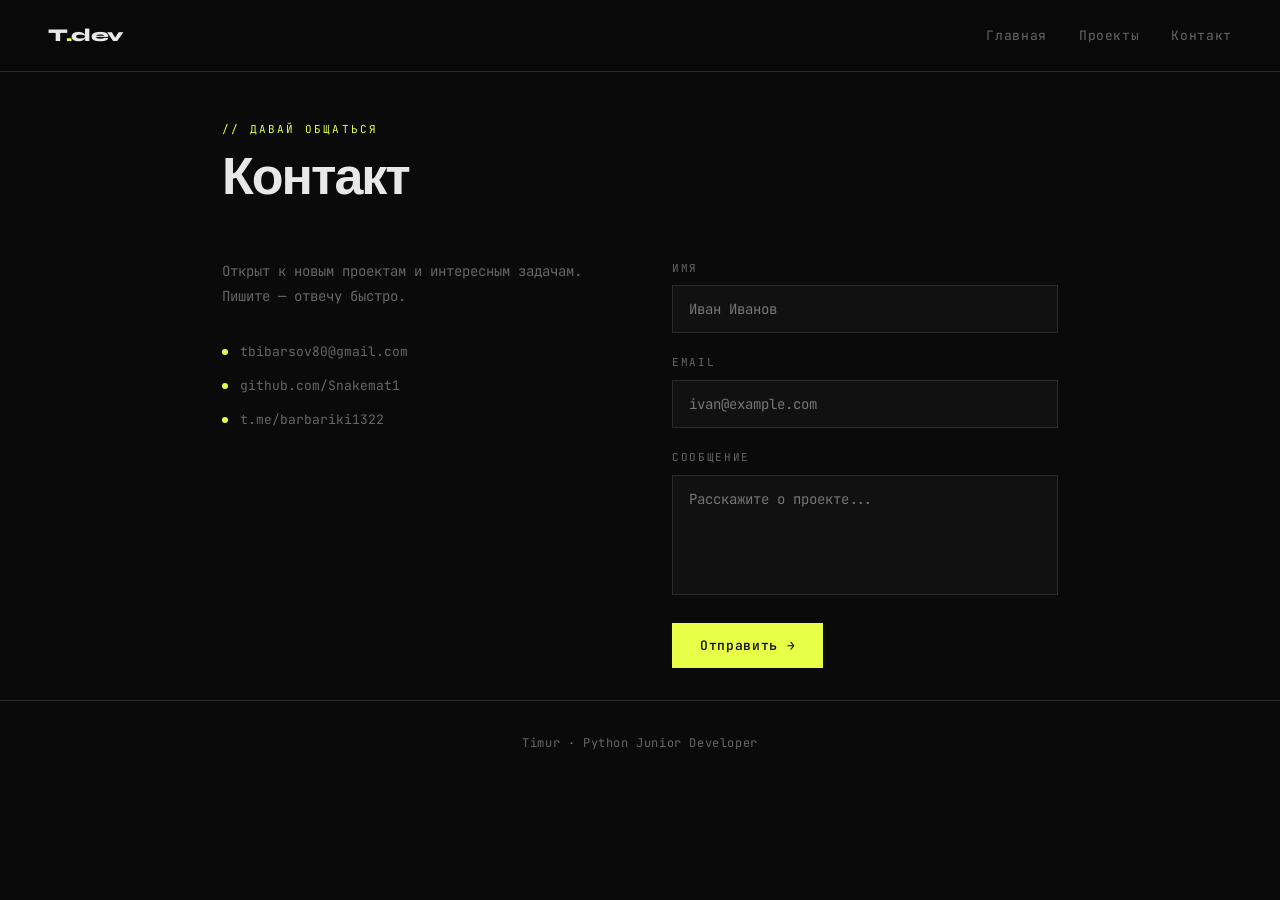
==== templates/contact.html @ b59f3225 "Добавлил финальные версии html шаболном, завершил стили и минимальный js(закончил фронтенд)" ====
<!DOCTYPE html>
<html lang="ru">
<head>
  <meta charset="UTF-8">
  <meta name="viewport" content="width=device-width, initial-scale=1.0">
  <title>Контакт — Portfolio</title>
  <link rel="stylesheet" href="/static/css/style.css">
</head>
<body>

<nav>
  <a href="/" class="nav-logo">T<span>.</span>dev</a>
  <ul class="nav-links">
    <li><a href="/">Главная</a></li>
    <li><a href="/portfolio">Проекты</a></li>
    <li><a href="/contact">Контакт</a></li>
  </ul>
</nav>

<main style="padding-top: 120px;">
  <div class="container">
    <p class="section-label">// давай общаться</p>
    <h2 class="section-title">Контакт</h2>

    <div class="contact-grid">
      <div class="contact-info">
        <p>Открыт к новым проектам и интересным задачам. Пишите — отвечу быстро.</p>
        <div class="contact-links">
          <a href="mailto:tbibarsov80@gmail.com" class="contact-link">
            <span class="contact-link-dot"></span>
            tbibarsov80@gmail.com
          </a>
          <a href="https://github.com/Snakemat1" class="contact-link">
            <span class="contact-link-dot"></span>
            github.com/Snakemat1
          </a>
          <a href="https://t.me/barbariki1322" class="contact-link">
            <span class="contact-link-dot"></span>
            t.me/barbariki1322
          </a>
        </div>
      </div>

      <div class="contact-form-wrap">
        <div class="form-group">
          <label class="form-label">Имя</label>
          <input type="text" id="f-name" class="form-input" placeholder="Иван Иванов">
        </div>
        <div class="form-group">
          <label class="form-label">Email</label>
          <input type="email" id="f-email" class="form-input" placeholder="ivan@example.com">
        </div>
        <div class="form-group">
          <label class="form-label">Сообщение</label>
          <textarea id="f-message" class="form-textarea" placeholder="Расскажите о проекте..."></textarea>
        </div>
        <button class="btn btn-primary" onclick="sendForm()">Отправить →</button>
        <p class="form-status" id="form-status"></p>
      </div>
    </div>
  </div>
</main>

<footer>
  <div class="container">
    <p>Timur · Python Junior Developer</p>
  </div>
</footer>

<script src="/static/js/contact.js"></script>
</body>
</html>
---- static/css/style.css ----
@import url('https://fonts.googleapis.com/css2?family=Syne:wght@400;600;700;800&family=JetBrains+Mono:wght@300;400;500&display=swap');

:root {
  --bg: #0a0a0a;
  --bg-2: #111111;
  --bg-3: #1a1a1a;
  --border: #2a2a2a;
  --text: #e8e8e8;
  --text-muted: #666;
  --accent: #e8ff47;
  --accent-dim: rgba(232, 255, 71, 0.08);
}

*, *::before, *::after { box-sizing: border-box; margin: 0; padding: 0; }

html { scroll-behavior: smooth; }

body {
  background: var(--bg);
  color: var(--text);
  font-family: 'JetBrains Mono', monospace;
  font-size: 15px;
  line-height: 1.7;
  min-height: 100vh;
}

a {
  all: unset;
}
/* ── NAV ── */
nav {
  position: fixed;
  top: 0; left: 0; right: 0;
  z-index: 100;
  display: flex;
  justify-content: space-between;
  align-items: center;
  padding: 20px 48px;
  background: rgba(10,10,10,0.85);
  backdrop-filter: blur(12px);
  border-bottom: 1px solid var(--border);
}

.nav-logo {
  font-family: 'Syne', sans-serif;
  font-weight: 800;
  font-size: 18px;
  color: var(--text);
  text-decoration: none;
  letter-spacing: -0.5px;
}

.nav-logo span { color: var(--accent); }

.nav-links {
  display: flex;
  gap: 32px;
  list-style: none;
}

.nav-links a {
  color: var(--text-muted);
  text-decoration: none;
  font-size: 13px;
  letter-spacing: 0.05em;
  transition: color 0.2s;
  position: relative;
}

.nav-links a::after {
  content: '';
  position: absolute;
  bottom: -2px; left: 0;
  width: 0; height: 1px;
  background: var(--accent);
  transition: width 0.2s;
}

.nav-links a:hover { color: var(--text); }
.nav-links a:hover::after { width: 100%; }

/* ── LAYOUT ── */
.container {
  max-width: 900px;
  margin: 0 auto;
  padding: 0 32px;
}

/* ── HERO ── */
.hero {
  min-height: 100vh;
  display: flex;
  align-items: center;
  padding-top: 80px;
  position: relative;
  overflow: hidden;
}

.hero::before {
  content: '';
  position: absolute;
  top: -200px; right: -200px;
  width: 600px; height: 600px;
  background: radial-gradient(circle, rgba(232,255,71,0.04) 0%, transparent 70%);
  pointer-events: none;
}

.hero-tag {
  font-size: 12px;
  letter-spacing: 0.15em;
  color: var(--accent);
  text-transform: uppercase;
  margin-bottom: 24px;
  opacity: 0;
  animation: fadeUp 0.6s ease forwards;
}

.hero-name {
  font-family: 'Syne', sans-serif;
  font-size: clamp(52px, 8vw, 96px);
  font-weight: 800;
  line-height: 0.95;
  letter-spacing: -3px;
  margin-bottom: 24px;
  opacity: 0;
  animation: fadeUp 0.6s 0.1s ease forwards;
}

.hero-title {
  font-size: 16px;
  color: var(--text-muted);
  margin-bottom: 48px;
  opacity: 0;
  animation: fadeUp 0.6s 0.2s ease forwards;
}

.hero-title span { color: var(--text); }

.hero-skills {
  display: flex;
  flex-wrap: wrap;
  gap: 10px;
  margin-bottom: 56px;
  opacity: 0;
  animation: fadeUp 0.6s 0.3s ease forwards;
}

.skill-tag {
  padding: 6px 14px;
  border: 1px solid var(--border);
  font-size: 12px;
  color: var(--text-muted);
  letter-spacing: 0.05em;
  transition: all 0.2s;
}

.skill-tag:hover {
  border-color: var(--accent);
  color: var(--accent);
  background: var(--accent-dim);
}

.hero-cta {
  display: flex;
  gap: 16px;
  opacity: 0;
  animation: fadeUp 0.6s 0.4s ease forwards;
}

.btn {
  display: inline-block;
  padding: 14px 28px;
  font-family: 'JetBrains Mono', monospace;
  font-size: 13px;
  letter-spacing: 0.05em;
  text-decoration: none;
  transition: all 0.2s;
  cursor: pointer;
  border: none;
}

.btn-primary {
  background: var(--accent);
  color: #0a0a0a;
  font-weight: 500;
}

.btn-primary:hover {
  background: #fff;
  transform: translateY(-2px);
}

.btn-outline {
  background: transparent;
  color: var(--text);
  border: 1px solid var(--border);
}

.btn-outline:hover {
  border-color: var(--text);
  transform: translateY(-2px);
}

/* ── SECTIONS ── */
section {
  padding: 100px 0;
  border-top: 1px solid var(--border);
}

.section-label {
  font-size: 11px;
  letter-spacing: 0.2em;
  text-transform: uppercase;
  color: var(--accent);
  margin-bottom: 12px;
}

.section-title {
  font-family: 'Syne', sans-serif;
  font-size: clamp(32px, 5vw, 52px);
  font-weight: 800;
  letter-spacing: -2px;
  line-height: 1;
  margin-bottom: 56px;
}

/* ── PROJECTS ── */
.projects-grid {
  display: grid;
  grid-template-columns: repeat(auto-fill, minmax(380px, 1fr));
  gap: 1px;
  background: var(--border);
  border: 1px solid var(--border);
}

.project-card {
  background: var(--bg);
  padding: 36px;
  transition: background 0.2s;
  text-decoration: none;
  color: inherit;
  display: block;
}

.project-card:hover {
  background: var(--bg-3);
}

.project-card:hover .project-arrow { transform: translate(4px, -4px); }

.project-header {
  display: flex;
  justify-content: space-between;
  align-items: flex-start;
  margin-bottom: 16px;
}

.project-num {
  font-size: 11px;
  color: var(--text-muted);
  letter-spacing: 0.1em;
}

.project-arrow {
  font-size: 18px;
  color: var(--text-muted);
  transition: transform 0.2s;
}

.project-title {
  font-family: 'Syne', sans-serif;
  font-size: 20px;
  font-weight: 700;
  margin-bottom: 12px;
  letter-spacing: -0.5px;
}

.project-desc {
  font-size: 13px;
  color: var(--text-muted);
  line-height: 1.7;
  margin-bottom: 24px;
}

.project-stack {
  display: flex;
  flex-wrap: wrap;
  gap: 8px;
}

.stack-tag {
  font-size: 11px;
  padding: 3px 10px;
  background: var(--bg-3);
  color: var(--text-muted);
  letter-spacing: 0.05em;
  border: 1px solid var(--border);
}

/* ── CONTACT FORM ── */
.contact-grid {
  display: grid;
  grid-template-columns: 1fr 1fr;
  gap: 64px;
  align-items: start;
}

.contact-info p {
  color: var(--text-muted);
  font-size: 14px;
  margin-bottom: 32px;
  line-height: 1.8;
}

.contact-links {
  display: flex;
  flex-direction: column;
  gap: 12px;
}

.contact-link {
  display: flex;
  align-items: center;
  gap: 12px;
  color: var(--text-muted);
  text-decoration: none;
  font-size: 13px;
  transition: color 0.2s;
}

.contact-link:hover { color: var(--accent); }
.contact-link-dot {
  width: 6px; height: 6px;
  background: var(--accent);
  border-radius: 50%;
  flex-shrink: 0;
}

.form-group {
  margin-bottom: 20px;
}

.form-label {
  display: block;
  font-size: 11px;
  letter-spacing: 0.15em;
  text-transform: uppercase;
  color: var(--text-muted);
  margin-bottom: 8px;
}

.form-input,
.form-textarea {
  width: 100%;
  background: var(--bg-2);
  border: 1px solid var(--border);
  color: var(--text);
  font-family: 'JetBrains Mono', monospace;
  font-size: 14px;
  padding: 14px 16px;
  outline: none;
  transition: border-color 0.2s;
  resize: none;
}

.form-input:focus,
.form-textarea:focus {
  border-color: var(--accent);
}

.form-textarea { height: 120px; }

.form-status {
  margin-top: 12px;
  font-size: 13px;
  color: var(--accent);
  min-height: 20px;
}

/* ── FOOTER ── */
footer {
  border-top: 1px solid var(--border);
  padding: 32px 0;
  text-align: center;
  color: var(--text-muted);
  font-size: 12px;
  letter-spacing: 0.05em;
}

/* ── ANIMATIONS ── */
@keyframes fadeUp {
  from { opacity: 0; transform: translateY(20px); }
  to   { opacity: 1; transform: translateY(0); }
}

/* ── RESPONSIVE ── */
@media (max-width: 700px) {
  nav { padding: 16px 24px; }
  .container { padding: 0 20px; }
  .projects-grid { grid-template-columns: 1fr; }
  .contact-grid { grid-template-columns: 1fr; gap: 40px; }
  .hero-name { letter-spacing: -2px; }
}
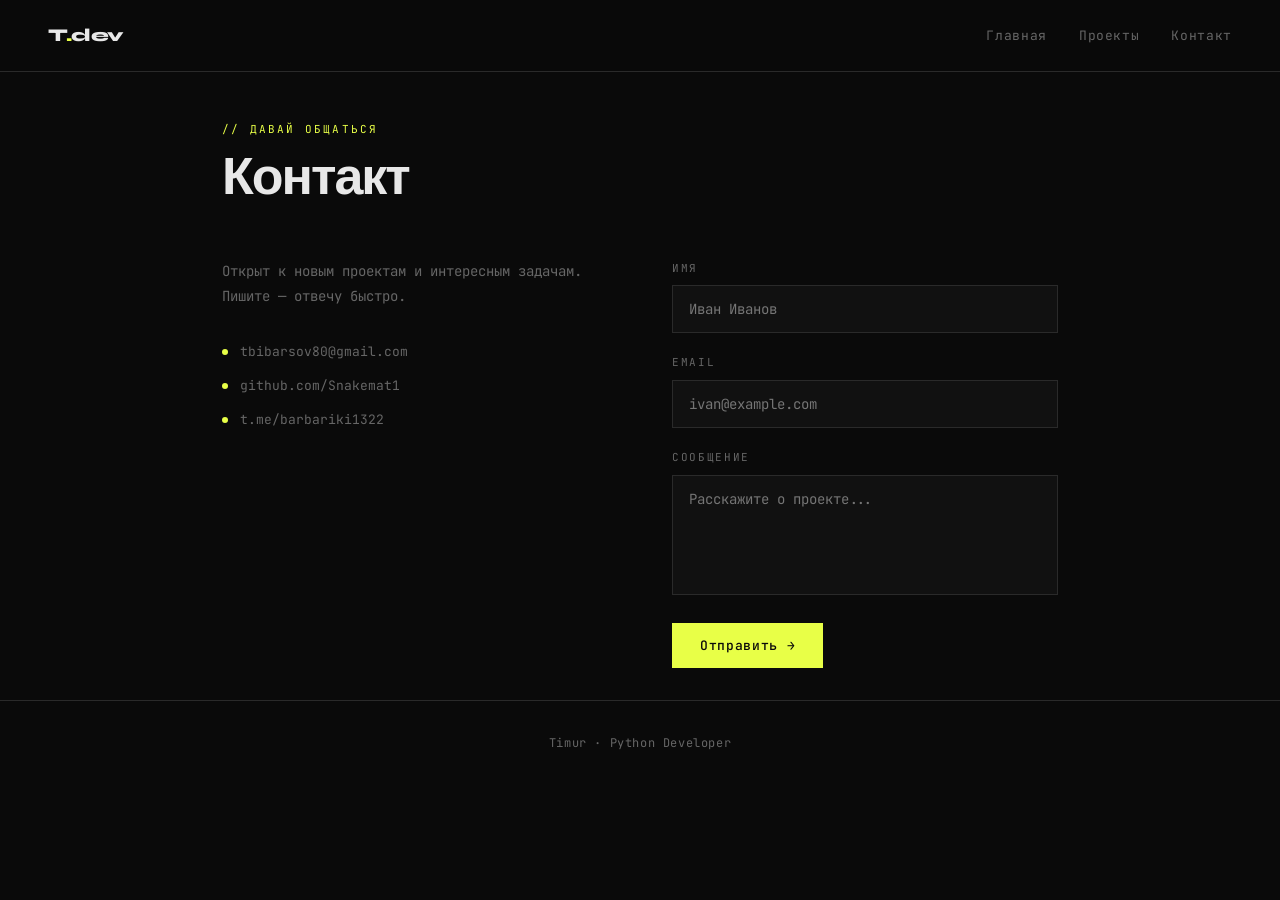
==== commit f3438fcd: "Добавил постгрес" ====
--- a/templates/contact.html
+++ b/templates/contact.html
@@ -63,7 +63,7 @@
 
 <footer>
   <div class="container">
-    <p>Timur · Python Junior Developer</p>
+    <p>Timur · Python Developer</p>
   </div>
 </footer>
 
